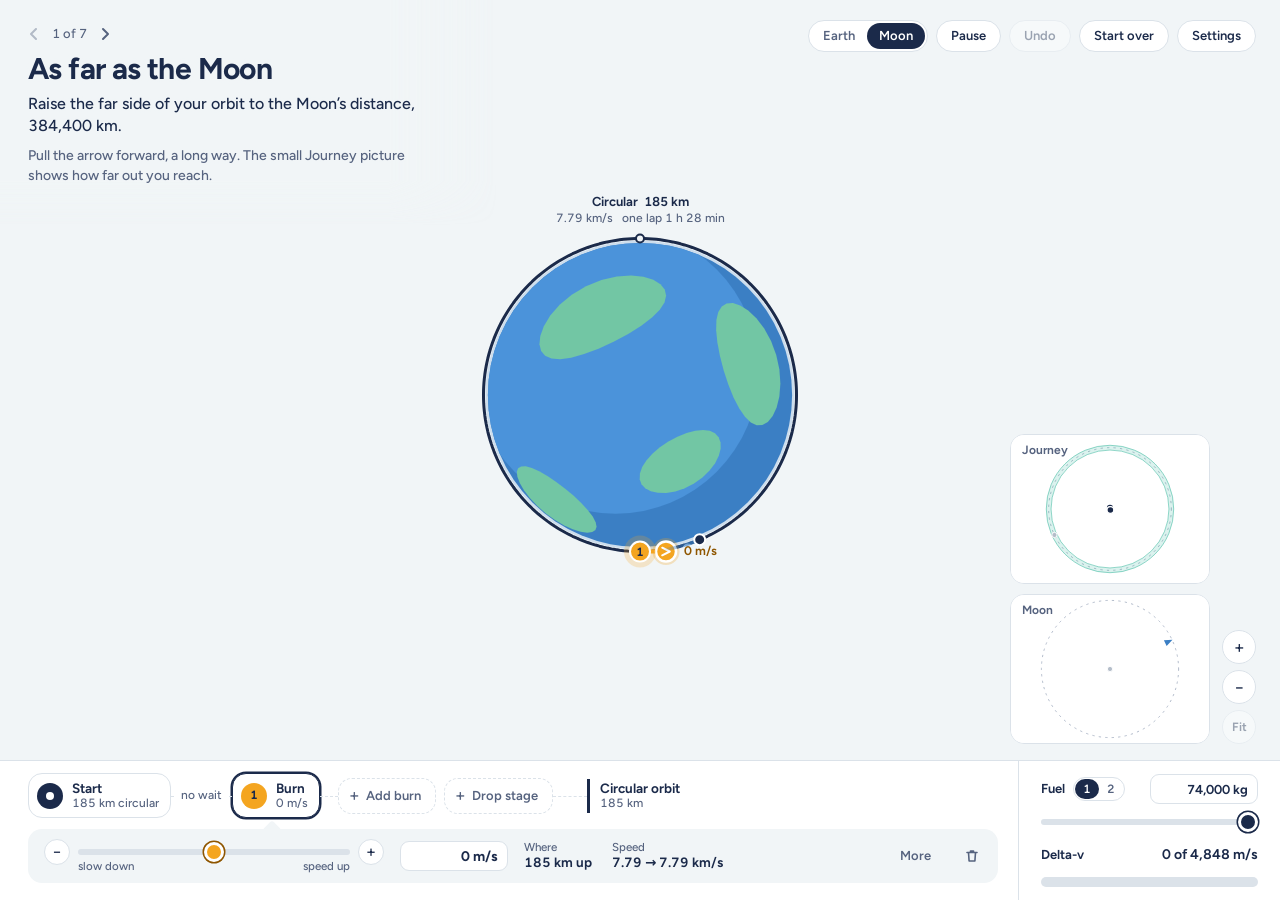
==== moon.html @ 52fd162a "Orbital Breeze: Earth and Moon orbit games A calm browser game for building intuition about orbits. " ====
<!doctype html>
<html lang="en">
<head>
  <meta charset="utf-8">
  <meta name="viewport" content="width=device-width, initial-scale=1">
  <title>Orbital Breeze: the Moon</title>
  <link rel="stylesheet" href="css/style.css">
  <link rel="stylesheet" href="moon/moon.css">
</head>
<body>
  <canvas id="sky" aria-label="Your journey to the Moon"></canvas>

  <header class="brief" id="brief">
    <div class="brief-nav">
      <button class="icon" id="prev" aria-label="Previous mission">
        <svg viewBox="0 0 16 16" width="16" height="16"><path d="M10 3 5 8l5 5" fill="none" stroke="currentColor" stroke-width="2" stroke-linecap="round" stroke-linejoin="round"/></svg>
      </button>
      <span id="count"></span>
      <button class="icon" id="next" aria-label="Next mission">
        <svg viewBox="0 0 16 16" width="16" height="16"><path d="m6 3 5 5-5 5" fill="none" stroke="currentColor" stroke-width="2" stroke-linecap="round" stroke-linejoin="round"/></svg>
      </button>
    </div>
    <h1 id="title"></h1>
    <p class="goal" id="goal"></p>
    <p class="note" id="note"></p>
    <div class="flights" id="flights" hidden></div>
    <button class="primary" id="onward" hidden>Next mission</button>
  </header>

  <nav class="tools" aria-label="Playback and history">
    <div class="seg world" role="group" aria-label="Which game">
      <a href="index.html">Earth</a>
      <a href="moon.html" aria-current="page">Moon</a>
    </div>
    <button id="play">Pause</button>
    <button id="undo">Undo</button>
    <button id="reset">Start over</button>
    <details class="menu" id="menu">
      <summary>Settings</summary>
      <div class="menu-body">
        <div class="menu-row"><span>Units</span>
          <div class="seg" role="group" aria-label="Units">
            <button id="unit-metric" aria-pressed="true">km</button>
            <button id="unit-imperial" aria-pressed="false">mi</button>
          </div>
        </div>
        <label class="menu-row" title="Double-click to reset"><span>Speed</span>
          <input type="range" id="speed" min="-100" max="100" step="1" value="0" aria-label="Playback speed">
        </label>
        <p class="small" id="pace"></p>
      </div>
    </details>
  </nav>

  <!-- The same journey at the other two scales. Click one to bring it forward. -->
  <div class="insets" id="insets" role="group" aria-label="Other views of the journey">
    <button class="inset" data-scene="earth" title="Bring the Earth view forward"><canvas></canvas><span>Earth</span></button>
    <button class="inset" data-scene="journey" title="Bring the Journey view forward"><canvas></canvas><span>Journey</span></button>
    <button class="inset" data-scene="moon" title="Bring the Moon view forward"><canvas></canvas><span>Moon</span></button>
  </div>

  <div class="zoom" role="group" aria-label="View">
    <button id="zoom-in" aria-label="Zoom in" title="Zoom in">+</button>
    <button id="zoom-out" aria-label="Zoom out" title="Zoom out">−</button>
    <button id="zoom-fit" title="Back to the whole picture">Fit</button>
  </div>

  <footer class="dock" id="dock">
    <div class="plan">
      <ol class="strip" id="strip"></ol>
      <div class="detail" id="editor"></div>
    </div>
    <aside class="budget" aria-label="Vehicle, fuel and delta-v">
      <div class="craft" id="craft-box" hidden>
        <select id="vehicle" aria-label="Spacecraft"></select>
        <p class="small" id="craft-facts"></p>
        <div class="field"><span class="field-name">Payload</span><input class="num" id="n-payload" aria-label="Payload mass"></div>
      </div>
      <div class="field">
        <span class="field-name" id="tank-name">Fuel loaded</span>
        <span class="seg mini" id="tanks" role="group" aria-label="Which stage" hidden></span>
        <input class="num" id="n-load" aria-label="Fuel loaded">
      </div>
      <input type="range" id="fuel" min="0" step="10" aria-label="Fuel loaded">
      <div class="field">
        <span class="field-name">Delta-v</span>
        <output id="dv-out"></output>
      </div>
      <div class="meter" id="meter"></div>
      <p class="small" id="tank-note"></p>
    </aside>
  </footer>

  <script src="moon/js/physics.js"></script>
  <script src="moon/js/journey.js"></script>
  <script src="moon/js/lunar.js"></script>
  <script src="moon/js/missions.js"></script>
  <script src="moon/js/flights.js"></script>
  <script src="moon/js/view.js"></script>
  <script src="moon/js/app.js"></script>
</body>
</html>
---- css/style.css ----
@font-face {
  font-family: "Figtree";
  src: url("../fonts/figtree-latin-wght-normal.woff2") format("woff2");
  font-weight: 300 900;
  font-display: swap;
}

:root {
  --paper: #f1f5f7;
  --panel: #ffffff;
  --ink: #1b2a4a;
  --ink2: #56637f;
  --ink3: #9aa6ba;
  --line: #dbe2e9;
  --burn: #f4a520;
  --burn-ink: #8f5600;
  --target: #13a88a;
  --target-ink: #0a7560;
  --alert: #d94a68;
  --earth: #3b7fc4;
  --earth-lit: #4b93da;
  --land: #72c6a4;
  --halo: #ffffff;
  --on-burn: #1b2a4a;
  --font: "Figtree", ui-rounded, "Segoe UI", system-ui, sans-serif;
  --dock: 140px;
}

* { box-sizing: border-box; }
[hidden] { display: none !important; }
html, body { height: 100%; margin: 0; overflow: hidden; }
body {
  background: var(--paper);
  color: var(--ink);
  font: 500 14px/1.4 var(--font);
  font-variant-numeric: tabular-nums;
  -webkit-font-smoothing: antialiased;
  user-select: none;
}
button, input, output, select { font: inherit; color: inherit; }
p, h1, ol { margin: 0; padding: 0; }

#sky { position: fixed; inset: 0; width: 100%; height: 100%; display: block; touch-action: none; }

/* Mission brief, top left */
.brief { position: fixed; top: 20px; left: 28px; width: min(400px, 36vw); pointer-events: none; text-shadow: 0 0 5px var(--paper), 0 0 5px var(--paper), 0 0 9px var(--paper); }
.brief > * { pointer-events: auto; }
/* A soft wash of paper behind the text, fading out at its right and bottom edges. */
.brief::before {
  content: ""; position: absolute; inset: -20px -70px -40px -28px; z-index: -1; pointer-events: none;
  background: color-mix(in srgb, var(--paper) 90%, transparent);
  -webkit-mask-image: linear-gradient(to right, #000 78%, transparent), linear-gradient(to bottom, #000 80%, transparent);
  mask-image: linear-gradient(to right, #000 78%, transparent), linear-gradient(to bottom, #000 80%, transparent);
  -webkit-mask-composite: source-in; mask-composite: intersect;
}
.brief button { text-shadow: none; }
.brief-nav { display: flex; align-items: center; gap: 4px; margin-left: -8px; color: var(--ink2); font-size: 13px; }
.brief h1 { font-size: 30px; line-height: 1.1; font-weight: 700; letter-spacing: -0.02em; margin: 4px 0 8px; }
.goal { font-size: 16px; line-height: 1.4; }
.note { margin-top: 8px; color: var(--ink2); line-height: 1.45; min-height: 2.9em; }
.note.good { color: var(--target-ink); }
.note.bad { color: var(--alert); }
.note strong { font-weight: 700; }
.note span { display: block; color: var(--ink2); margin-top: 4px; }
.flights { display: flex; align-items: center; gap: 8px; margin-top: 12px; font-size: 13px; font-weight: 600; color: var(--ink2); }
.flights select { flex: 1; min-width: 0; text-shadow: none; }

/* Buttons */
button {
  border: 1.5px solid var(--line); background: var(--panel); border-radius: 999px;
  padding: 6px 14px; cursor: pointer; font-weight: 600; font-size: 13px;
}
button:hover { border-color: var(--ink3); }
button:active { transform: translateY(1px); }
button:disabled { opacity: 0.4; cursor: default; }
button:focus-visible, input:focus-visible, select:focus-visible, summary:focus-visible { outline: 2.5px solid var(--earth); outline-offset: 2px; }
button.icon { border: 0; background: none; padding: 6px; display: grid; place-items: center; color: var(--ink2); }
button.icon:hover { color: var(--ink); background: var(--line); }
button.primary { background: var(--target); border-color: var(--target); color: #fff; margin-top: 12px; padding: 8px 18px; font-size: 14px; }
button.primary:hover { background: var(--target-ink); border-color: var(--target-ink); }
button.quiet { border-color: transparent; background: none; color: var(--ink2); padding: 6px 10px; }
button.quiet:hover { color: var(--ink); border-color: var(--line); }
button.link { border: 0; background: none; padding: 0; color: var(--earth); font-size: 12px; font-weight: 600; text-decoration: underline; border-radius: 3px; }
select { border: 1.5px solid var(--line); background: var(--panel); border-radius: 9px; height: 30px; padding: 0 8px; font-weight: 600; font-size: 13px; }

.tools { position: fixed; top: 20px; right: 24px; display: flex; gap: 8px; align-items: flex-start; }
.seg { display: inline-flex; border: 1.5px solid var(--line); border-radius: 999px; background: var(--panel); padding: 2px; }
.seg button { border: 0; padding: 4px 12px; background: none; color: var(--ink2); }
.seg button[aria-pressed="true"] { background: var(--ink); color: var(--panel); }
.seg.mini { padding: 1px; }
.seg.mini button { padding: 2px 8px; font-size: 12px; }

/* Settings: things you set once and forget */
.menu { position: relative; }
.menu summary { list-style: none; border: 1.5px solid var(--line); background: var(--panel); border-radius: 999px; padding: 6px 14px; cursor: pointer; font-weight: 600; font-size: 13px; }
.menu summary::-webkit-details-marker { display: none; }
.menu[open] summary { border-color: var(--ink); }
.menu-body { position: absolute; right: 0; top: calc(100% + 8px); width: 230px; background: var(--panel); border: 1.5px solid var(--line); border-radius: 14px; padding: 14px 16px; display: flex; flex-direction: column; gap: 12px; }
.menu-row { display: flex; align-items: center; justify-content: space-between; gap: 14px; font-size: 13px; font-weight: 600; }
.menu-row input { width: 120px; }

/* Zoom and tilt: small and out of the way, just above the dock */
.zoom { position: fixed; right: 24px; bottom: calc(var(--dock) + 16px); display: flex; flex-direction: column; gap: 6px; align-items: center; }
.zoom button { width: 34px; height: 34px; padding: 0; display: grid; place-items: center; font-size: 17px; font-weight: 500; line-height: 1; }
.zoom #zoom-fit, .zoom #tilt { font-size: 12px; font-weight: 650; }
.zoom #tilt { margin-bottom: 6px; }
.zoom #tilt[aria-pressed="true"] { background: var(--ink); border-color: var(--ink); color: var(--panel); }

/* The dock. Top row: the journey as a chain of steps. Below it: the selected step,
   with a pointer tying the two together. Extra controls stay folded away until
   the player or the mission calls for them. */
.dock {
  position: fixed; left: 0; right: 0; bottom: 0;
  background: var(--panel); border-top: 1.5px solid var(--line);
  display: grid; grid-template-columns: minmax(0, 1fr) 262px;
}
.plan { padding: 12px 20px 12px 28px; min-width: 0; display: flex; flex-direction: column; gap: 11px; }
.budget { border-left: 1.5px solid var(--line); padding: 13px 22px; display: flex; flex-direction: column; gap: 7px; }

.strip { list-style: none; display: flex; align-items: center; overflow-x: auto; scrollbar-width: none; flex: none; padding: 2px; margin: -2px; }
.strip::-webkit-scrollbar { display: none; }
.strip li { display: flex; align-items: center; flex: none; }
.coast { color: var(--ink2); font-size: 12px; position: relative; min-width: 34px; text-align: center; white-space: nowrap; }
.coast.short { min-width: 18px; }
.coast::before { content: ""; position: absolute; left: 0; right: 0; top: 50%; border-top: 1.5px dashed var(--line); }
.coast span { position: relative; background: var(--panel); padding: 0 8px; margin: 0 10px; }
.step {
  display: flex; align-items: center; gap: 9px; text-align: left;
  border-radius: 14px; padding: 6px 14px 6px 8px; min-height: 44px;
}
.step[aria-pressed="true"] { border-color: var(--ink); box-shadow: 0 0 0 1.5px var(--ink); }
.step .dot { width: 26px; height: 26px; border-radius: 50%; display: grid; place-items: center; font-size: 12px; font-weight: 700; background: var(--burn); color: var(--on-burn); flex: none; }
.step .dot.start { background: var(--ink); }
.step .dot.start::after { content: ""; width: 8px; height: 8px; border-radius: 50%; background: var(--panel); }
.step b { display: block; font-weight: 650; font-size: 13.5px; line-height: 1.2; }
.step small { display: block; color: var(--ink2); font-size: 12px; font-weight: 500; line-height: 1.25; }
.step.lost { opacity: 0.45; }
.step.short small { color: var(--alert); }
.step.drop { padding: 6px 14px; border-radius: 8px; }
.step.add { border-style: dashed; color: var(--ink2); padding: 6px 14px 6px 10px; gap: 6px; min-height: 36px; }
.step.add:hover { color: var(--ink); }
.step.add .plus { font-size: 17px; line-height: 1; font-weight: 500; }
.step.result { padding: 0 4px 0 10px; border-left: 3px solid var(--ink); border-radius: 0; min-height: 34px; }

.detail { position: relative; background: var(--paper); border-radius: 14px; padding: 9px 12px 9px 16px; display: flex; flex-direction: column; gap: 9px; }
.detail::before {
  content: ""; position: absolute; top: -6px; left: var(--caret, 60px); width: 14px; height: 14px;
  background: var(--paper); border-radius: 3px; transform: translateX(-50%) rotate(45deg); transition: left 0.18s ease;
}
.rowA { display: flex; align-items: center; gap: 16px; min-height: 36px; }
.rowB { display: flex; align-items: flex-start; gap: 30px; border-top: 1.5px solid var(--line); padding-top: 9px; flex-wrap: wrap; row-gap: 10px; }
.spacer { flex: 1; }
.lead-box { display: flex; flex-direction: column; }
.lead { font-weight: 650; font-size: 14px; }
.lead-text { font-size: 13.5px; }
.group { display: flex; flex-direction: column; gap: 6px; min-width: 0; }
.group-name { font-size: 12px; font-weight: 600; color: var(--ink2); height: 16px; }
.group-foot { font-size: 12px; color: var(--ink2); line-height: 1.3; }
.group-foot.bad { color: var(--alert); }
.thrust { flex: 0 1 340px; min-width: 190px; display: grid; grid-template-columns: 26px minmax(70px, 1fr) 26px; align-items: center; gap: 0 8px; }
.thrust .ends { grid-column: 2; display: flex; justify-content: space-between; color: var(--ink2); font-size: 11.5px; margin-top: -5px; line-height: 1.1; }
button.nudge { width: 26px; height: 26px; padding: 0; display: grid; place-items: center; font-size: 16px; line-height: 1; font-weight: 500; }
button.nudge.sm { width: 22px; height: 22px; font-size: 14px; }
.stats { display: flex; gap: 20px; align-items: center; }
.stats div { display: flex; flex-direction: column; white-space: nowrap; }
.stats span { font-size: 11.5px; color: var(--ink2); line-height: 1.2; }
.stats b { font-weight: 650; font-size: 13.5px; line-height: 1.3; }
.detail .seg button { padding: 4px 10px; font-size: 12.5px; }
.detail .seg button:disabled { opacity: 0.35; }
.laps { display: flex; align-items: center; gap: 5px; font-size: 12px; color: var(--ink2); white-space: nowrap; }
.laps .seg { margin-left: 3px; }
#remove:hover { color: var(--alert); }

/* Numbers you can type into */
.num {
  width: 100%; height: 30px; padding: 0 9px; text-align: right; font-weight: 650; font-size: 13px;
  border: 1.5px solid var(--line); border-radius: 9px; background: var(--panel); color: var(--ink);
  user-select: text; cursor: text; min-width: 0;
}
.num:hover { border-color: var(--ink3); }
.num:focus { outline: none; border-color: var(--earth); box-shadow: 0 0 0 3px color-mix(in srgb, var(--earth) 25%, transparent); }
.num:disabled { opacity: 0.45; }
.num.tiny { width: 60px; height: 24px; padding: 0; text-align: center; border-radius: 7px; }
.num.main { width: 108px; flex: none; font-weight: 700; font-size: 14px; }
.budget .num { width: 108px; margin-left: auto; }

/* Linked numbers: three sizes with one held, or three direction parts */
.holds { display: flex; gap: 8px; }
.hold { display: flex; flex-direction: column; gap: 6px; width: 92px; }
.hold > span, .hold button { height: 16px; font-size: 12px; font-weight: 600; color: var(--ink2); white-space: nowrap; }
.hold button { border: 0; background: none; padding: 0; border-radius: 4px; text-align: left; display: flex; align-items: center; gap: 5px; }
.hold button::before { content: ""; width: 9px; height: 9px; border-radius: 50%; border: 1.5px solid var(--ink3); flex: none; }
.hold[data-on] button { color: var(--ink); }
.hold[data-on] button::before { background: var(--ink); border-color: var(--ink); box-shadow: inset 0 0 0 1.5px var(--panel); }
.hold[data-on] .num { border-color: var(--ink); font-weight: 700; }

/* Fuel and delta-v */
.field { display: flex; align-items: center; gap: 8px; min-height: 30px; }
.field-name { font-weight: 650; font-size: 13px; white-space: nowrap; }
.field output { font-weight: 650; margin-left: auto; white-space: nowrap; }
.small { color: var(--ink2); font-size: 12.5px; }
.small.bad { color: var(--alert); }
.meter { height: 10px; border-radius: 5px; background: var(--line); display: flex; overflow: hidden; gap: 2px; }
.meter i { display: block; height: 100%; background: var(--burn); min-width: 0; }
.meter i.over { background: var(--alert); }

input[type="range"] { -webkit-appearance: none; appearance: none; width: 100%; height: 22px; background: none; margin: 0; cursor: pointer; }
input[type="range"]::-webkit-slider-runnable-track { height: 6px; border-radius: 3px; background: var(--line); }
input[type="range"]::-moz-range-track { height: 6px; border-radius: 3px; background: var(--line); }
input[type="range"]::-webkit-slider-thumb { -webkit-appearance: none; width: 20px; height: 20px; margin-top: -7px; border-radius: 50%; background: var(--ink); border: 3px solid var(--panel); box-shadow: 0 0 0 1.5px var(--ink); }
input[type="range"]::-moz-range-thumb { width: 15px; height: 15px; border-radius: 50%; background: var(--ink); border: 3px solid var(--panel); box-shadow: 0 0 0 1.5px var(--ink); }
input[type="range"].warm::-webkit-slider-thumb { background: var(--burn); box-shadow: 0 0 0 1.5px var(--burn-ink); }
input[type="range"].warm::-moz-range-thumb { background: var(--burn); box-shadow: 0 0 0 1.5px var(--burn-ink); }
input[type="range"]:disabled { opacity: 0.4; }

@media (max-width: 1100px) {
  .dock { grid-template-columns: minmax(0, 1fr) 236px; }
  .brief h1 { font-size: 26px; }
}

/* Choosing a real spacecraft, in Free flight */
.craft { display: flex; flex-direction: column; gap: 6px; padding-bottom: 8px; margin-bottom: 2px; border-bottom: 1.5px solid var(--line); }
.craft select { width: 100%; }
.craft .small { font-size: 12px; line-height: 1.35; }

/* Switch between the Earth game and the Moon game */
.seg.world a { padding: 4px 12px; border-radius: 999px; font-weight: 600; font-size: 13px; color: var(--ink2); text-decoration: none; }
.seg.world a[aria-current="page"] { background: var(--ink); color: var(--panel); }
.seg.world a:focus-visible { outline: 2.5px solid var(--earth); outline-offset: 2px; }
---- moon/moon.css ----
/* Extras for the Moon page. Everything else comes from ../css/style.css. */
:root {
  --moon: #b4bdc9;
  --moon-lit: #c6ced8;
  --crater: #a2adbb;
}

/* The other two views of the journey, as small pictures beside the zoom buttons.
   Clicking one brings it forward. */
.insets {
  --inset-w: 200px; --inset-h: 150px;
  position: fixed; right: 70px; bottom: calc(var(--dock) + 16px);
  display: flex; flex-direction: column; gap: 10px;
}
.inset {
  position: relative; display: block; width: var(--inset-w); height: var(--inset-h);
  padding: 0; border-radius: 14px; overflow: hidden; background: var(--panel);
}
.inset canvas { display: block; width: 100%; height: 100%; }
.inset span { position: absolute; left: 11px; top: 7px; font-size: 12px; font-weight: 650; color: var(--ink2); pointer-events: none; }
.inset:hover span { color: var(--ink); }
.inset:active { transform: none; }

.note span.bad { color: var(--alert); }

/* A Moon journey has more steps than most, so the chain is set a little tighter on narrower screens. */
@media (max-width: 1320px) {
  .coast span { margin: 0 4px; padding: 0 6px; }
  .step { padding-right: 11px; }
}
@media (max-width: 900px) { .insets { display: none; } }

/* The Settings panel opens over the small pictures. */
.tools { z-index: 3; }
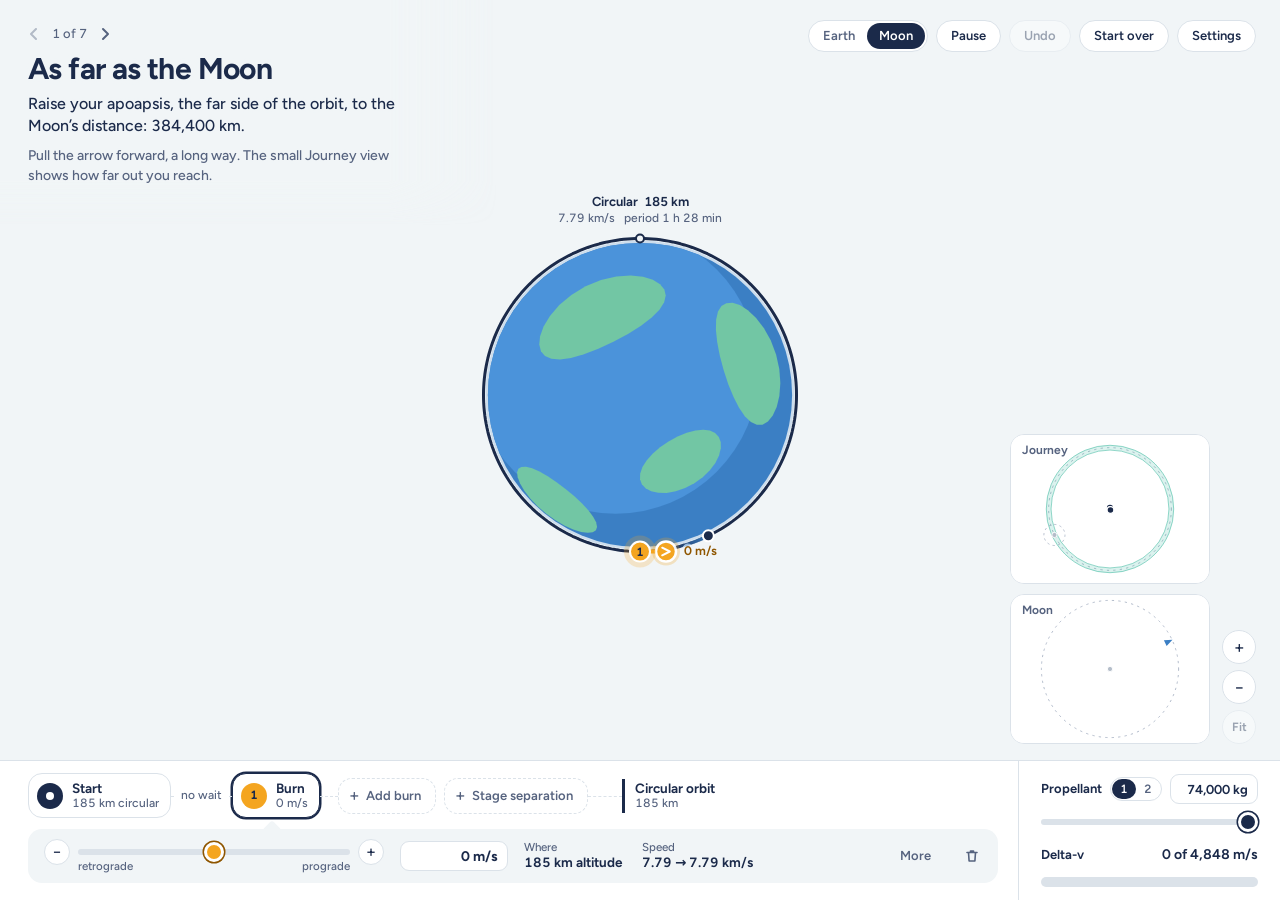
==== commit 78072405: "Mark unreliable paths, check the Moon model, use aerospace terms Moon page - Stop following a path a" ====
--- a/moon.html
+++ b/moon.html
@@ -4,6 +4,8 @@
   <meta charset="utf-8">
   <meta name="viewport" content="width=device-width, initial-scale=1">
   <title>Orbital Breeze: the Moon</title>
+  <link rel="icon" href="icon/orbital-breeze.ico" sizes="any">
+  <link rel="icon" href="icon/orbital-breeze.svg" type="image/svg+xml">
   <link rel="stylesheet" href="css/style.css">
   <link rel="stylesheet" href="moon/moon.css">
 </head>
@@ -70,18 +72,18 @@
       <ol class="strip" id="strip"></ol>
       <div class="detail" id="editor"></div>
     </div>
-    <aside class="budget" aria-label="Vehicle, fuel and delta-v">
+    <aside class="budget" aria-label="Spacecraft, propellant and delta-v">
       <div class="craft" id="craft-box" hidden>
         <select id="vehicle" aria-label="Spacecraft"></select>
         <p class="small" id="craft-facts"></p>
         <div class="field"><span class="field-name">Payload</span><input class="num" id="n-payload" aria-label="Payload mass"></div>
       </div>
       <div class="field">
-        <span class="field-name" id="tank-name">Fuel loaded</span>
+        <span class="field-name" id="tank-name">Propellant</span>
         <span class="seg mini" id="tanks" role="group" aria-label="Which stage" hidden></span>
-        <input class="num" id="n-load" aria-label="Fuel loaded">
+        <input class="num" id="n-load" aria-label="Propellant loaded">
       </div>
-      <input type="range" id="fuel" min="0" step="10" aria-label="Fuel loaded">
+      <input type="range" id="fuel" min="0" step="10" aria-label="Propellant loaded">
       <div class="field">
         <span class="field-name">Delta-v</span>
         <output id="dv-out"></output>
--- a/css/style.css
+++ b/css/style.css
@@ -141,6 +141,8 @@
 .step.add:hover { color: var(--ink); }
 .step.add .plus { font-size: 17px; line-height: 1; font-weight: 500; }
 .step.result { padding: 0 4px 0 10px; border-left: 3px solid var(--ink); border-radius: 0; min-height: 34px; }
+.step.result.bad { border-left-color: var(--alert); }
+.step.result.bad small { color: var(--alert); }
 
 .detail { position: relative; background: var(--paper); border-radius: 14px; padding: 9px 12px 9px 16px; display: flex; flex-direction: column; gap: 9px; }
 .detail::before {
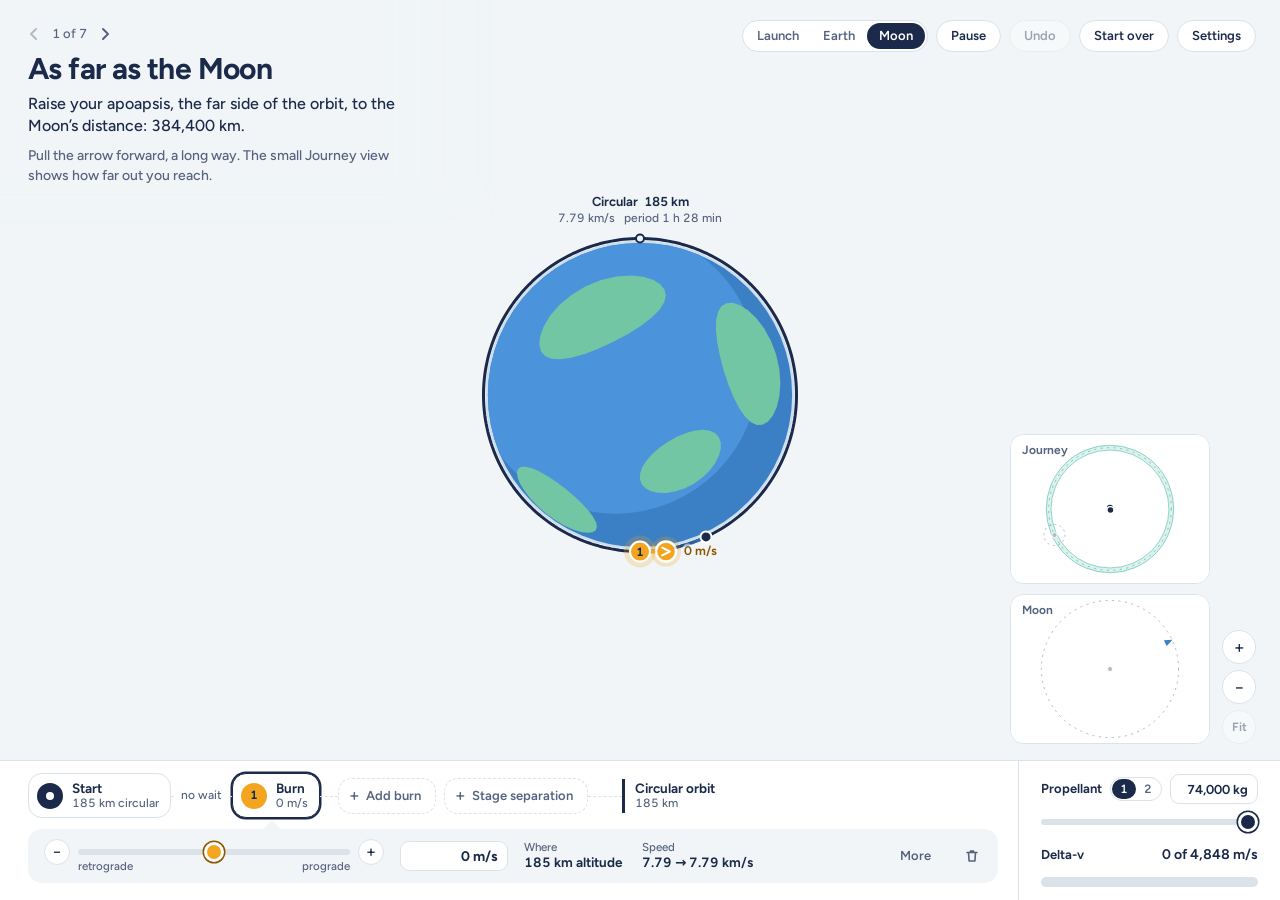
==== commit eae32014: "Add the Launch page: from the pad to orbit A third page beside Earth and Moon. Pick a launch site on" ====
--- a/moon.html
+++ b/moon.html
@@ -31,6 +31,7 @@
 
   <nav class="tools" aria-label="Playback and history">
     <div class="seg world" role="group" aria-label="Which game">
+      <a href="launch.html">Launch</a>
       <a href="index.html">Earth</a>
       <a href="moon.html" aria-current="page">Moon</a>
     </div>
